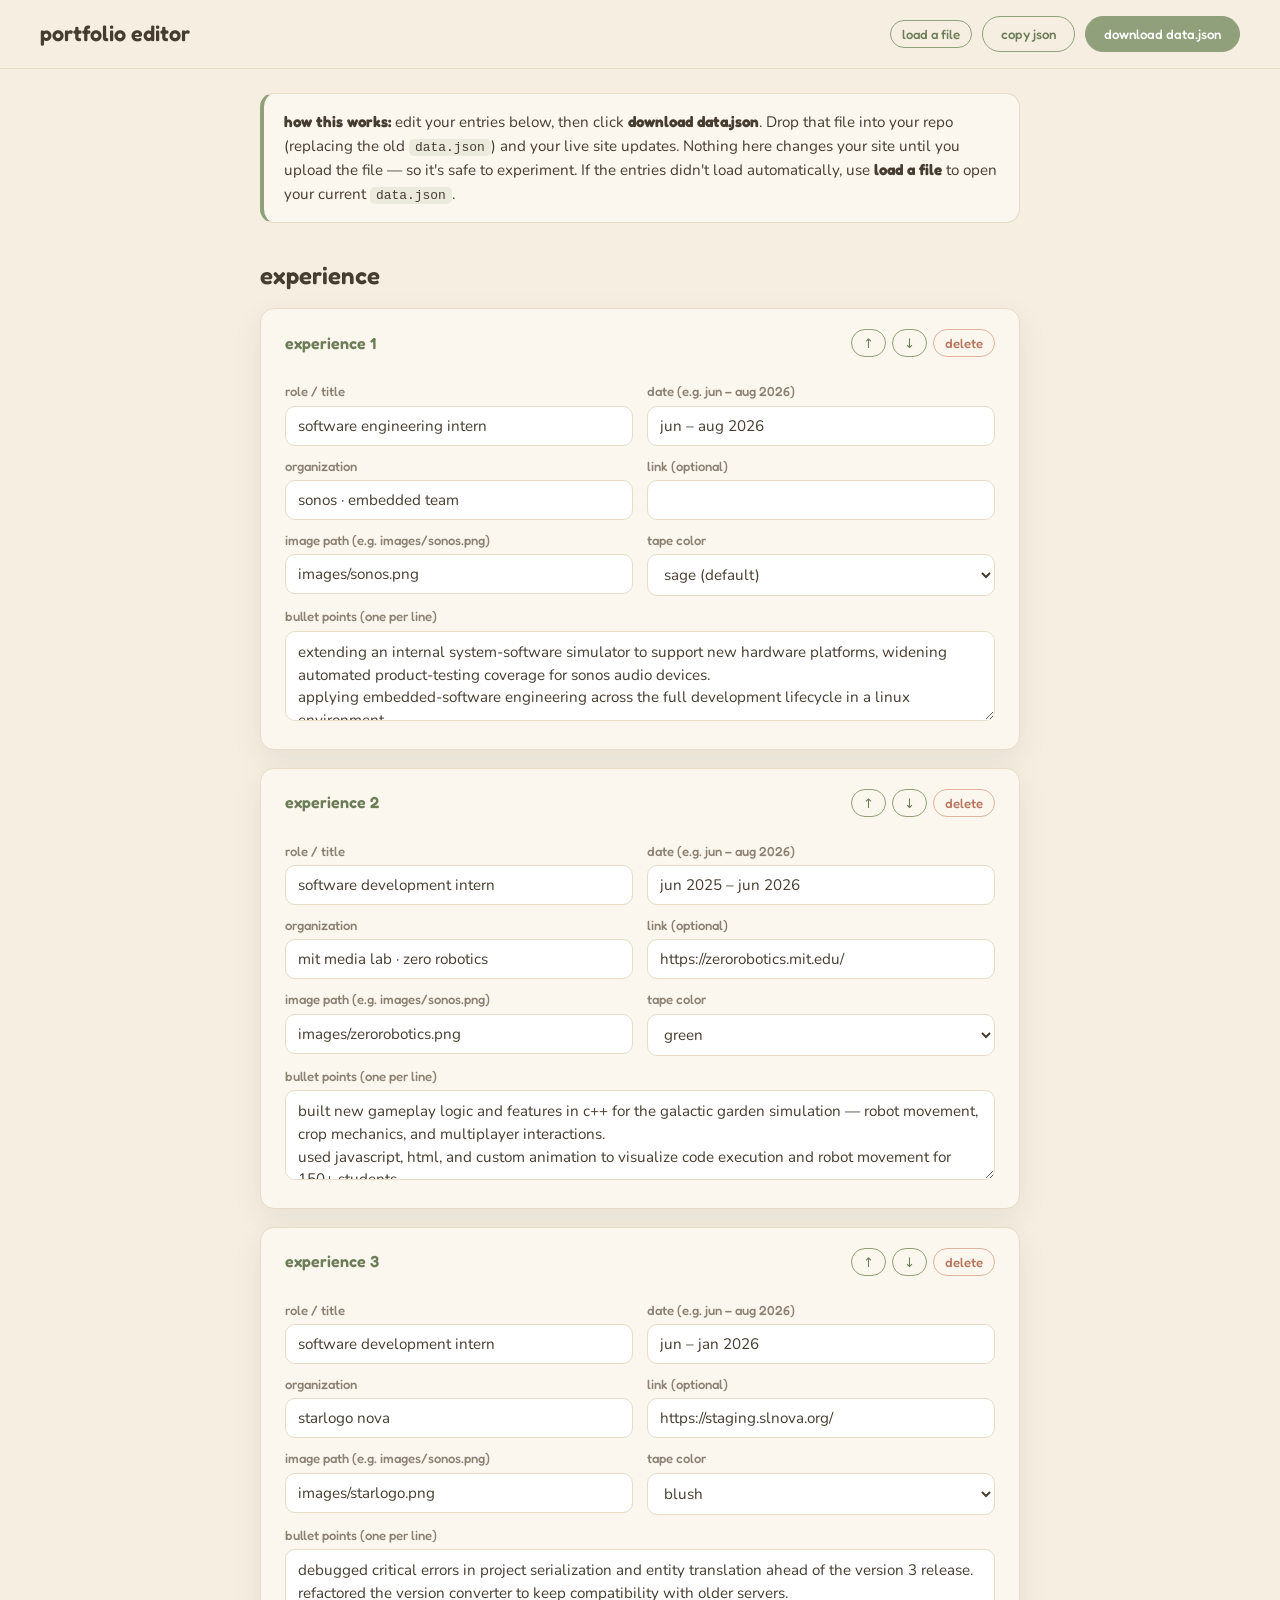
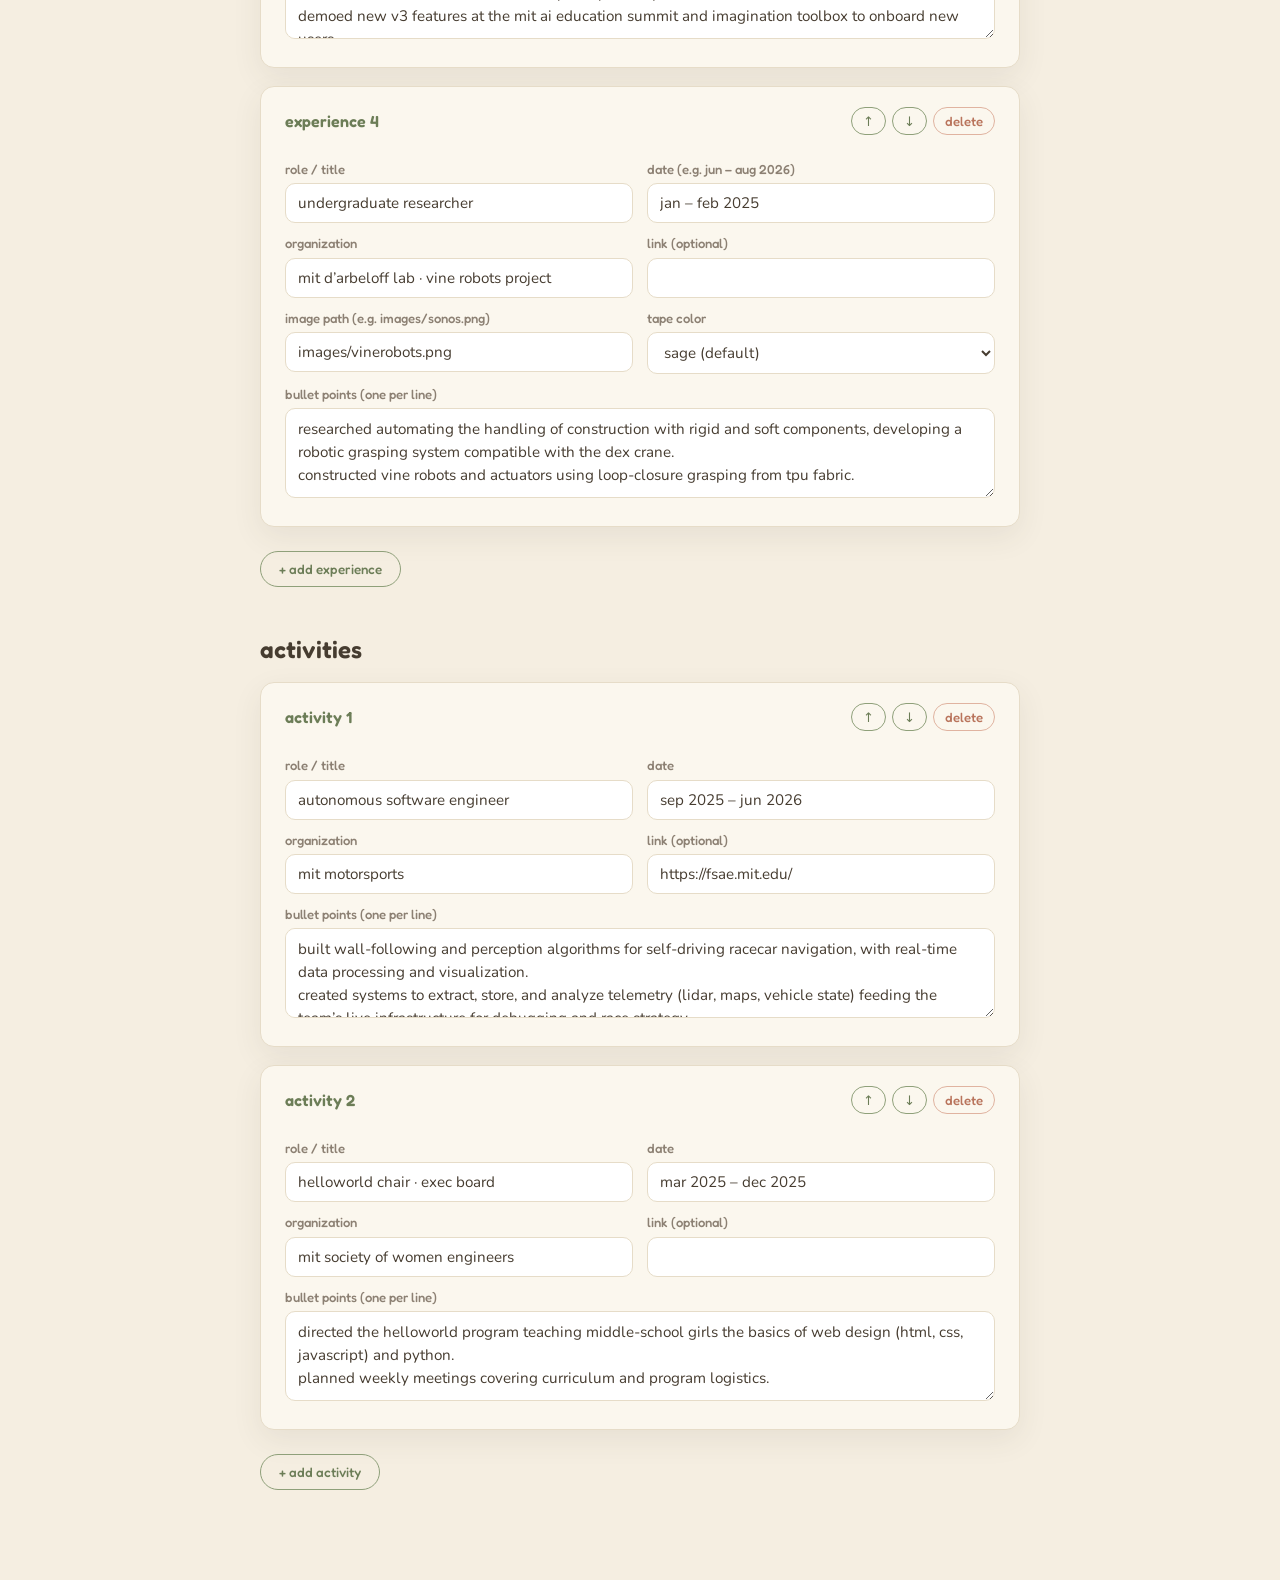
==== admin.html @ 271332e6 "Add files via upload adding admin page to edit experience easier" ====
<!DOCTYPE html>
<html lang="en">
<head>
  <meta charset="UTF-8" />
  <meta name="viewport" content="width=device-width, initial-scale=1.0" />
  <title>portfolio editor</title>
  <meta name="robots" content="noindex" />
  <link rel="preconnect" href="https://fonts.googleapis.com" />
  <link rel="preconnect" href="https://fonts.gstatic.com" crossorigin />
  <link href="https://fonts.googleapis.com/css2?family=Fredoka:wght@400;500;600;700&family=Nunito:wght@400;600;700&display=swap" rel="stylesheet" />
  <style>
    :root {
      --bg:#f5eee1; --surface:#fbf7ee; --ink:#463c30; --ink-soft:#8c8073;
      --accent:#8fa07a; --accent-dk:#6c7d57; --blush:#e0b3a0; --line:#e6dcc8;
      --display:"Fredoka",system-ui,sans-serif; --body:"Nunito",system-ui,sans-serif;
      --radius:14px; --shadow:0 10px 30px rgba(70,60,48,.08);
    }
    * { box-sizing:border-box; margin:0; padding:0; }
    body { font-family:var(--body); background:var(--bg); color:var(--ink); line-height:1.55; padding:0 0 80px; }
    h1,h2,h3 { font-family:var(--display); font-weight:600; }
    code { font-family:ui-monospace,Menlo,monospace; background:rgba(143,160,122,.15); padding:1px 6px; border-radius:5px; font-size:.85em; }

    .topbar {
      position:sticky; top:0; z-index:10;
      background:rgba(245,238,225,.92); backdrop-filter:blur(8px);
      border-bottom:1px solid var(--line);
      display:flex; flex-wrap:wrap; gap:12px; align-items:center; justify-content:space-between;
      padding:16px clamp(18px,4vw,40px);
    }
    .topbar h1 { font-size:1.35rem; }
    .topbar .actions { display:flex; flex-wrap:wrap; gap:10px; }

    .wrap { max-width:840px; margin:0 auto; padding:0 clamp(18px,4vw,40px); }
    .note { background:var(--surface); border:1px solid var(--line); border-left:4px solid var(--accent); border-radius:var(--radius); padding:16px 20px; margin:24px 0; font-size:.95rem; }
    .note strong { font-family:var(--display); }

    h2.section-title { font-size:1.5rem; margin:34px 0 14px; }

    .entry {
      background:var(--surface); border:1px solid var(--line); border-radius:var(--radius);
      box-shadow:var(--shadow); padding:20px clamp(16px,3vw,24px); margin-bottom:18px;
    }
    .entry__bar { display:flex; align-items:center; justify-content:space-between; gap:10px; margin-bottom:14px; }
    .entry__title { font-family:var(--display); font-weight:600; color:var(--accent-dk); }
    .entry__tools { display:flex; gap:6px; }

    label { display:block; font-family:var(--display); font-weight:500; font-size:.82rem; color:var(--ink-soft); margin:10px 0 4px; }
    input, textarea, select {
      width:100%; font-family:var(--body); font-size:.95rem; color:var(--ink);
      background:#fff; border:1px solid var(--line); border-radius:10px; padding:9px 12px;
    }
    input:focus, textarea:focus, select:focus { outline:2px solid var(--accent); outline-offset:1px; border-color:var(--accent); }
    textarea { resize:vertical; min-height:90px; line-height:1.5; }
    .row { display:grid; grid-template-columns:1fr 1fr; gap:14px; }
    @media (max-width:560px){ .row { grid-template-columns:1fr; } }

    button {
      font-family:var(--display); font-weight:500; cursor:pointer; border-radius:999px;
      padding:9px 18px; border:1.5px solid var(--accent); background:var(--accent); color:#fff;
      transition:transform .15s ease, background .15s ease, color .15s ease;
    }
    button:hover { transform:translateY(-1px); }
    button.ghost { background:transparent; color:var(--accent-dk); }
    button.ghost:hover { background:var(--accent); color:#fff; }
    button.tiny { padding:5px 11px; font-size:.82rem; }
    button.danger { border-color:var(--blush); background:transparent; color:#b9745c; }
    button.danger:hover { background:var(--blush); color:#5a3b2e; }
    .add-btn { margin:6px 0 10px; }

    .file-load { display:inline-flex; align-items:center; gap:8px; }
    input[type=file]{ width:auto; border:none; background:none; padding:0; font-size:.85rem; }
    .hidden { display:none; }
    .toast { position:fixed; bottom:24px; left:50%; transform:translateX(-50%); background:var(--ink); color:#fff; padding:10px 20px; border-radius:999px; font-family:var(--display); opacity:0; transition:opacity .25s ease; pointer-events:none; }
    .toast.show { opacity:1; }
  </style>
</head>
<body>

  <div class="topbar">
    <h1>portfolio editor</h1>
    <div class="actions">
      <span class="file-load ghost-wrap">
        <button class="ghost tiny" id="loadBtn" type="button">load a file</button>
        <input type="file" id="fileInput" accept=".json,application/json" class="hidden" />
      </span>
      <button class="ghost" id="copyBtn" type="button">copy json</button>
      <button id="downloadBtn" type="button">download data.json</button>
    </div>
  </div>

  <div class="wrap">
    <div class="note">
      <strong>how this works:</strong> edit your entries below, then click
      <strong>download data.json</strong>. Drop that file into your repo (replacing the old
      <code>data.json</code>) and your live site updates. Nothing here changes your site until
      you upload the file — so it's safe to experiment. If the entries didn't load automatically,
      use <strong>load a file</strong> to open your current <code>data.json</code>.
    </div>

    <h2 class="section-title">experience</h2>
    <div id="expEntries"></div>
    <button class="ghost add-btn" id="addExp" type="button">+ add experience</button>

    <h2 class="section-title">activities</h2>
    <div id="actEntries"></div>
    <button class="ghost add-btn" id="addAct" type="button">+ add activity</button>
  </div>

  <div class="toast" id="toast"></div>

  <script>
    // ---------- state ----------
    let state = { experience: [], activities: [] };

    const blankExp = () => ({ role:"", org:"", date:"", link:"", image:"", tape:"", bullets:[] });
    const blankAct = () => ({ role:"", org:"", date:"", link:"", bullets:[] });

    // ---------- rendering the editor ----------
    function field(labelText, value, onInput, type) {
      const wrap = document.createElement("div");
      const label = document.createElement("label");
      label.textContent = labelText;
      const input = document.createElement(type === "textarea" ? "textarea" : "input");
      input.value = value || "";
      input.addEventListener("input", () => onInput(input.value));
      wrap.append(label, input);
      return wrap;
    }

    function tapeField(value, onInput) {
      const wrap = document.createElement("div");
      const label = document.createElement("label");
      label.textContent = "tape color";
      const select = document.createElement("select");
      [["","sage (default)"],["green","green"],["blush","blush"]].forEach(([v,t]) => {
        const opt = document.createElement("option");
        opt.value = v; opt.textContent = t;
        if (v === (value||"")) opt.selected = true;
        select.appendChild(opt);
      });
      select.addEventListener("change", () => onInput(select.value));
      wrap.append(label, select);
      return wrap;
    }

    function toolbar(list, index, label) {
      const bar = document.createElement("div");
      bar.className = "entry__bar";
      const title = document.createElement("span");
      title.className = "entry__title";
      title.textContent = label + " " + (index + 1);
      const tools = document.createElement("div");
      tools.className = "entry__tools";

      const up = mkBtn("↑","tiny ghost", () => { move(list, index, -1); });
      const down = mkBtn("↓","tiny ghost", () => { move(list, index, 1); });
      const del = mkBtn("delete","tiny danger", () => {
        if (confirm("Delete this entry?")) { list.splice(index,1); render(); }
      });
      tools.append(up, down, del);
      bar.append(title, tools);
      return bar;
    }

    function mkBtn(text, cls, onClick) {
      const b = document.createElement("button");
      b.type = "button"; b.className = cls; b.textContent = text;
      b.addEventListener("click", onClick);
      return b;
    }

    function move(list, index, dir) {
      const j = index + dir;
      if (j < 0 || j >= list.length) return;
      [list[index], list[j]] = [list[j], list[index]];
      render();
    }

    function bulletsField(item) {
      return field("bullet points (one per line)", (item.bullets||[]).join("\n"),
        v => { item.bullets = v.split("\n").map(s => s.trim()).filter(Boolean); }, "textarea");
    }

    function renderExpEntry(item, i) {
      const box = document.createElement("div");
      box.className = "entry";
      box.appendChild(toolbar(state.experience, i, "experience"));

      const row1 = document.createElement("div"); row1.className = "row";
      row1.append(
        field("role / title", item.role, v => item.role = v),
        field("date (e.g. jun – aug 2026)", item.date, v => item.date = v)
      );
      const row2 = document.createElement("div"); row2.className = "row";
      row2.append(
        field("organization", item.org, v => item.org = v),
        field("link (optional)", item.link, v => item.link = v)
      );
      const row3 = document.createElement("div"); row3.className = "row";
      row3.append(
        field("image path (e.g. images/sonos.png)", item.image, v => item.image = v),
        tapeField(item.tape, v => item.tape = v)
      );
      box.append(row1, row2, row3, bulletsField(item));
      return box;
    }

    function renderActEntry(item, i) {
      const box = document.createElement("div");
      box.className = "entry";
      box.appendChild(toolbar(state.activities, i, "activity"));

      const row1 = document.createElement("div"); row1.className = "row";
      row1.append(
        field("role / title", item.role, v => item.role = v),
        field("date", item.date, v => item.date = v)
      );
      const row2 = document.createElement("div"); row2.className = "row";
      row2.append(
        field("organization", item.org, v => item.org = v),
        field("link (optional)", item.link, v => item.link = v)
      );
      box.append(row1, row2, bulletsField(item));
      return box;
    }

    function render() {
      const expBox = document.getElementById("expEntries");
      const actBox = document.getElementById("actEntries");
      expBox.innerHTML = ""; actBox.innerHTML = "";
      state.experience.forEach((it,i) => expBox.appendChild(renderExpEntry(it,i)));
      state.activities.forEach((it,i) => actBox.appendChild(renderActEntry(it,i)));
    }

    // ---------- load / save ----------
    function loadData(data) {
      state = {
        experience: Array.isArray(data.experience) ? data.experience : [],
        activities: Array.isArray(data.activities) ? data.activities : []
      };
      render();
    }

    function buildJSON() { return JSON.stringify(state, null, 2); }

    function toast(msg) {
      const t = document.getElementById("toast");
      t.textContent = msg; t.classList.add("show");
      setTimeout(() => t.classList.remove("show"), 1800);
    }

    document.getElementById("addExp").addEventListener("click", () => { state.experience.push(blankExp()); render(); });
    document.getElementById("addAct").addEventListener("click", () => { state.activities.push(blankAct()); render(); });

    document.getElementById("downloadBtn").addEventListener("click", () => {
      const blob = new Blob([buildJSON()], { type:"application/json" });
      const url = URL.createObjectURL(blob);
      const a = document.createElement("a");
      a.href = url; a.download = "data.json"; a.click();
      URL.revokeObjectURL(url);
      toast("downloaded data.json");
    });

    document.getElementById("copyBtn").addEventListener("click", async () => {
      try { await navigator.clipboard.writeText(buildJSON()); toast("copied to clipboard"); }
      catch { toast("couldn't copy — use download instead"); }
    });

    document.getElementById("loadBtn").addEventListener("click", () => document.getElementById("fileInput").click());
    document.getElementById("fileInput").addEventListener("change", (e) => {
      const file = e.target.files[0];
      if (!file) return;
      const reader = new FileReader();
      reader.onload = () => {
        try { loadData(JSON.parse(reader.result)); toast("loaded"); }
        catch { alert("That file isn't valid JSON."); }
      };
      reader.readAsText(file);
    });

    // try to auto-load the live data.json (works when served from a web address)
    fetch("data.json")
      .then(r => r.ok ? r.json() : Promise.reject())
      .then(loadData)
      .catch(() => { /* not served over http, or no file — start empty, user can load a file */ render(); });
  </script>
</body>
</html>
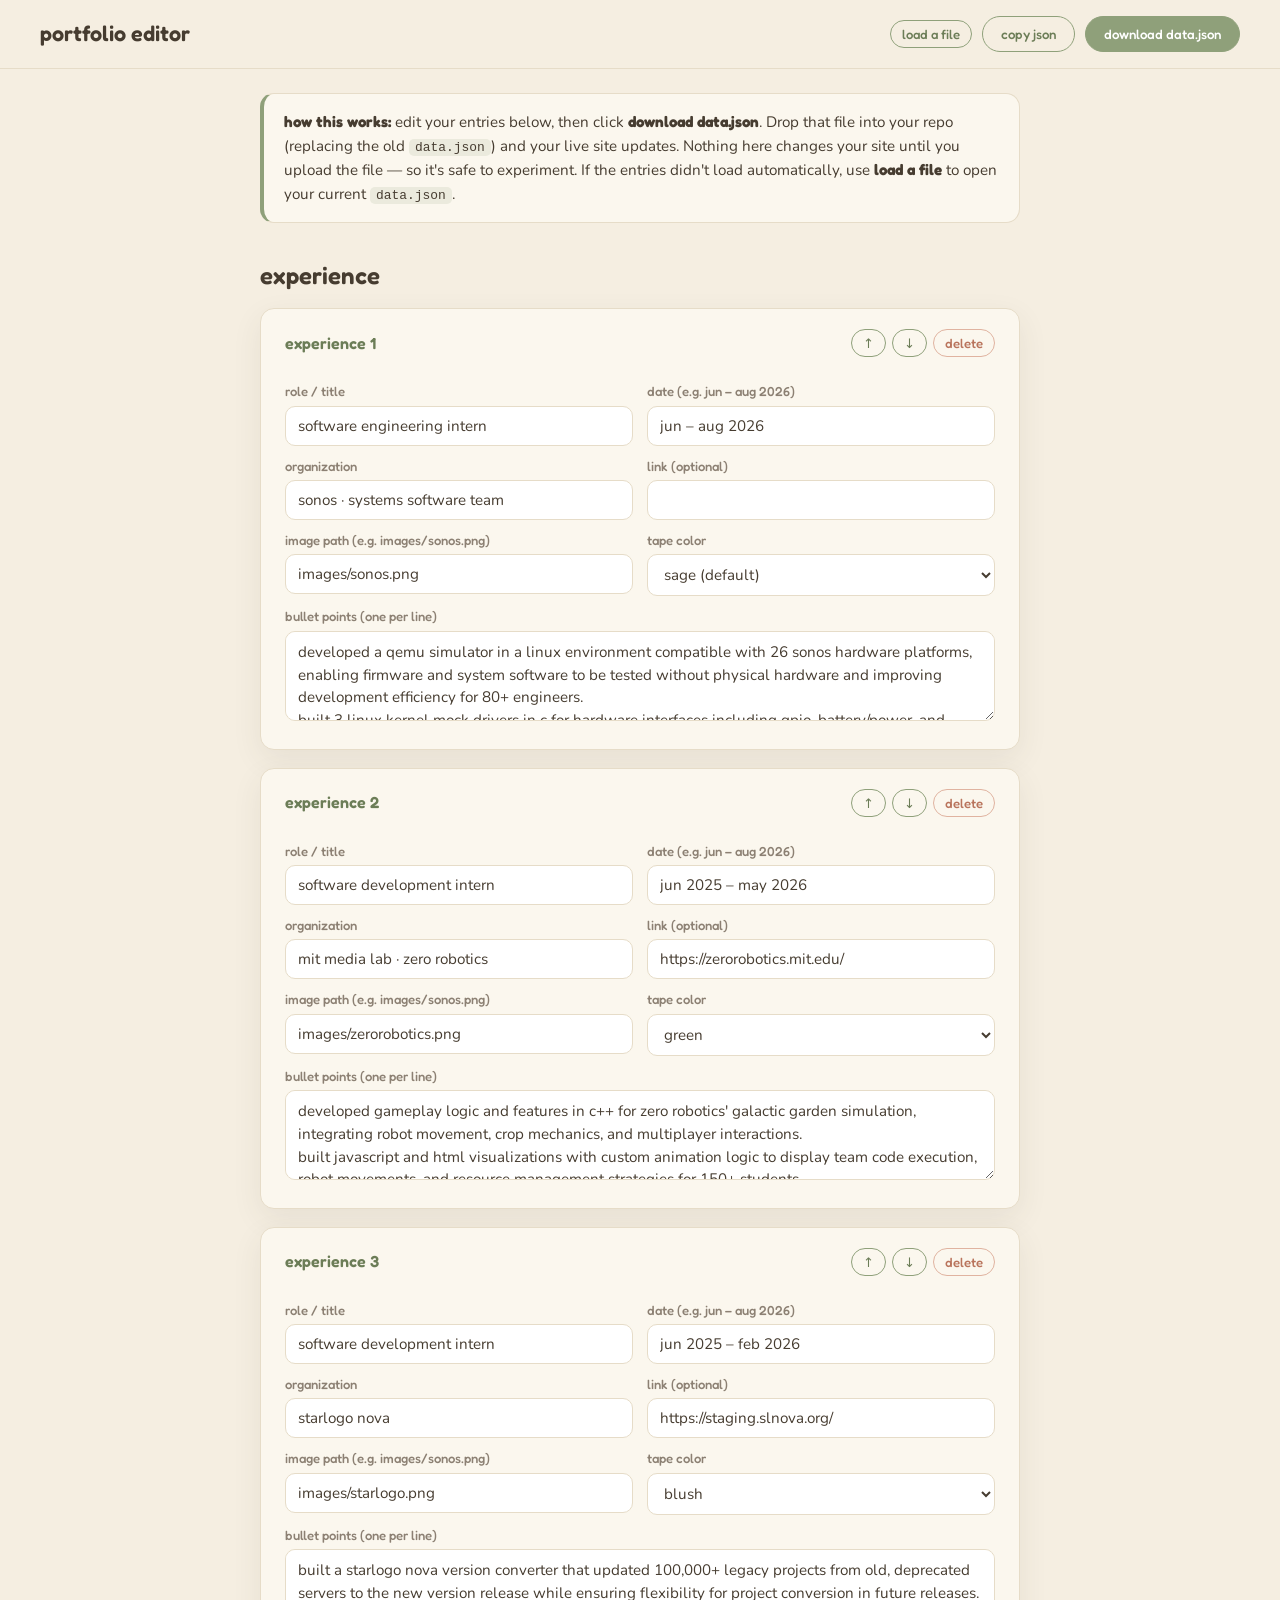
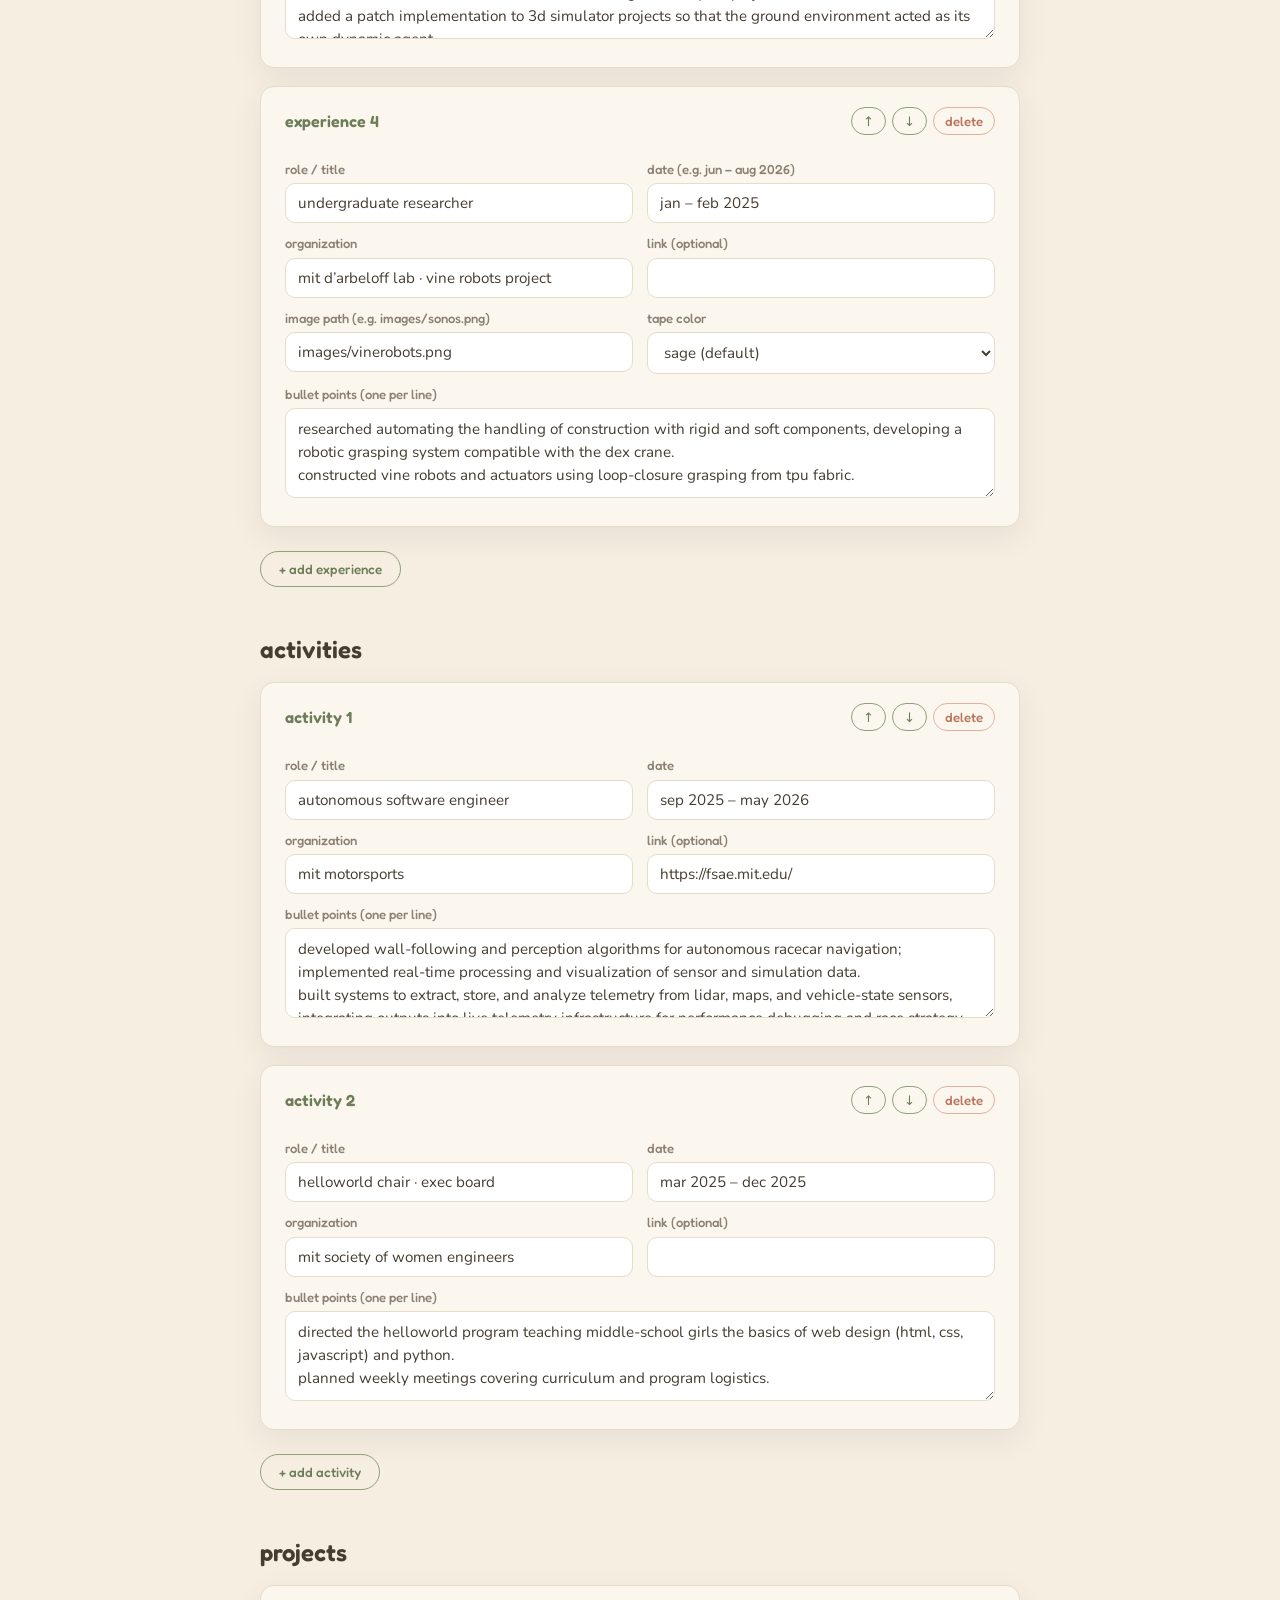
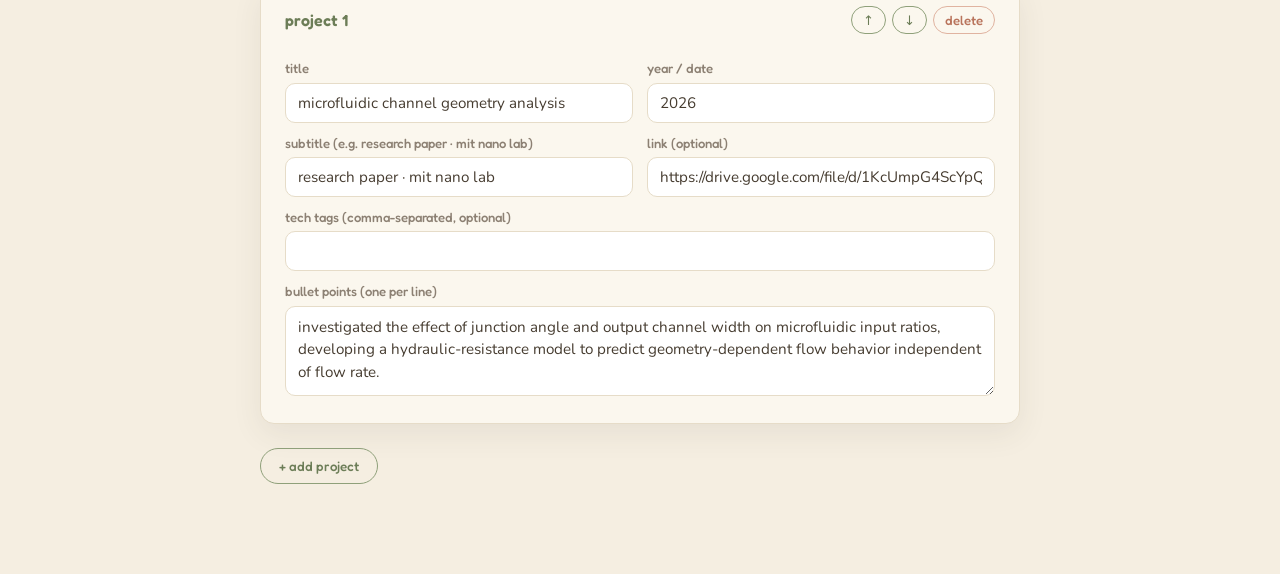
==== commit d2b35131: "updating experiences and adding projects section" ====
--- a/admin.html
+++ b/admin.html
@@ -79,7 +79,7 @@
   <div class="topbar">
     <h1>portfolio editor</h1>
     <div class="actions">
-      <span class="file-load ghost-wrap">
+      <span class="file-load">
         <button class="ghost tiny" id="loadBtn" type="button">load a file</button>
         <input type="file" id="fileInput" accept=".json,application/json" class="hidden" />
       </span>
@@ -93,7 +93,7 @@
       <strong>how this works:</strong> edit your entries below, then click
       <strong>download data.json</strong>. Drop that file into your repo (replacing the old
       <code>data.json</code>) and your live site updates. Nothing here changes your site until
-      you upload the file — so it's safe to experiment. If the entries didn't load automatically,
+      you upload the file &mdash; so it's safe to experiment. If the entries didn't load automatically,
       use <strong>load a file</strong> to open your current <code>data.json</code>.
     </div>
 
@@ -104,18 +104,23 @@
     <h2 class="section-title">activities</h2>
     <div id="actEntries"></div>
     <button class="ghost add-btn" id="addAct" type="button">+ add activity</button>
+
+    <h2 class="section-title">projects</h2>
+    <div id="projEntries"></div>
+    <button class="ghost add-btn" id="addProj" type="button">+ add project</button>
   </div>
 
   <div class="toast" id="toast"></div>
 
   <script>
     // ---------- state ----------
-    let state = { experience: [], activities: [] };
-
-    const blankExp = () => ({ role:"", org:"", date:"", link:"", image:"", tape:"", bullets:[] });
-    const blankAct = () => ({ role:"", org:"", date:"", link:"", bullets:[] });
-
-    // ---------- rendering the editor ----------
+    let state = { experience: [], activities: [], projects: [] };
+
+    const blankExp  = () => ({ role:"", org:"", date:"", link:"", image:"", tape:"", bullets:[] });
+    const blankAct  = () => ({ role:"", org:"", date:"", link:"", bullets:[] });
+    const blankProj = () => ({ title:"", subtitle:"", date:"", link:"", tags:[], bullets:[] });
+
+    // ---------- small builders ----------
     function field(labelText, value, onInput, type) {
       const wrap = document.createElement("div");
       const label = document.createElement("label");
@@ -143,6 +148,25 @@
       return wrap;
     }
 
+    function bulletsField(item) {
+      return field("bullet points (one per line)", (item.bullets||[]).join("\n"),
+        v => { item.bullets = v.split("\n").map(s => s.trim()).filter(Boolean); }, "textarea");
+    }
+
+    function mkBtn(text, cls, onClick) {
+      const b = document.createElement("button");
+      b.type = "button"; b.className = cls; b.textContent = text;
+      b.addEventListener("click", onClick);
+      return b;
+    }
+
+    function move(list, index, dir) {
+      const j = index + dir;
+      if (j < 0 || j >= list.length) return;
+      [list[index], list[j]] = [list[j], list[index]];
+      render();
+    }
+
     function toolbar(list, index, label) {
       const bar = document.createElement("div");
       bar.className = "entry__bar";
@@ -151,57 +175,32 @@
       title.textContent = label + " " + (index + 1);
       const tools = document.createElement("div");
       tools.className = "entry__tools";
-
-      const up = mkBtn("↑","tiny ghost", () => { move(list, index, -1); });
-      const down = mkBtn("↓","tiny ghost", () => { move(list, index, 1); });
-      const del = mkBtn("delete","tiny danger", () => {
-        if (confirm("Delete this entry?")) { list.splice(index,1); render(); }
-      });
-      tools.append(up, down, del);
+      tools.append(
+        mkBtn("\u2191","tiny ghost", () => move(list, index, -1)),
+        mkBtn("\u2193","tiny ghost", () => move(list, index, 1)),
+        mkBtn("delete","tiny danger", () => {
+          if (confirm("Delete this entry?")) { list.splice(index,1); render(); }
+        })
+      );
       bar.append(title, tools);
       return bar;
     }
 
-    function mkBtn(text, cls, onClick) {
-      const b = document.createElement("button");
-      b.type = "button"; b.className = cls; b.textContent = text;
-      b.addEventListener("click", onClick);
-      return b;
-    }
-
-    function move(list, index, dir) {
-      const j = index + dir;
-      if (j < 0 || j >= list.length) return;
-      [list[index], list[j]] = [list[j], list[index]];
-      render();
-    }
-
-    function bulletsField(item) {
-      return field("bullet points (one per line)", (item.bullets||[]).join("\n"),
-        v => { item.bullets = v.split("\n").map(s => s.trim()).filter(Boolean); }, "textarea");
-    }
-
+    // ---------- entry cards ----------
     function renderExpEntry(item, i) {
       const box = document.createElement("div");
       box.className = "entry";
       box.appendChild(toolbar(state.experience, i, "experience"));
-
-      const row1 = document.createElement("div"); row1.className = "row";
-      row1.append(
-        field("role / title", item.role, v => item.role = v),
-        field("date (e.g. jun – aug 2026)", item.date, v => item.date = v)
-      );
-      const row2 = document.createElement("div"); row2.className = "row";
-      row2.append(
-        field("organization", item.org, v => item.org = v),
-        field("link (optional)", item.link, v => item.link = v)
-      );
-      const row3 = document.createElement("div"); row3.className = "row";
-      row3.append(
-        field("image path (e.g. images/sonos.png)", item.image, v => item.image = v),
-        tapeField(item.tape, v => item.tape = v)
-      );
-      box.append(row1, row2, row3, bulletsField(item));
+      const r1 = document.createElement("div"); r1.className = "row";
+      r1.append(field("role / title", item.role, v => item.role = v),
+                field("date (e.g. jun \u2013 aug 2026)", item.date, v => item.date = v));
+      const r2 = document.createElement("div"); r2.className = "row";
+      r2.append(field("organization", item.org, v => item.org = v),
+                field("link (optional)", item.link, v => item.link = v));
+      const r3 = document.createElement("div"); r3.className = "row";
+      r3.append(field("image path (e.g. images/sonos.png)", item.image, v => item.image = v),
+                tapeField(item.tape, v => item.tape = v));
+      box.append(r1, r2, r3, bulletsField(item));
       return box;
     }
 
@@ -209,34 +208,53 @@
       const box = document.createElement("div");
       box.className = "entry";
       box.appendChild(toolbar(state.activities, i, "activity"));
-
-      const row1 = document.createElement("div"); row1.className = "row";
-      row1.append(
-        field("role / title", item.role, v => item.role = v),
-        field("date", item.date, v => item.date = v)
-      );
-      const row2 = document.createElement("div"); row2.className = "row";
-      row2.append(
-        field("organization", item.org, v => item.org = v),
-        field("link (optional)", item.link, v => item.link = v)
-      );
-      box.append(row1, row2, bulletsField(item));
+      const r1 = document.createElement("div"); r1.className = "row";
+      r1.append(field("role / title", item.role, v => item.role = v),
+                field("date", item.date, v => item.date = v));
+      const r2 = document.createElement("div"); r2.className = "row";
+      r2.append(field("organization", item.org, v => item.org = v),
+                field("link (optional)", item.link, v => item.link = v));
+      box.append(r1, r2, bulletsField(item));
       return box;
     }
 
+    function renderProjEntry(item, i) {
+      const box = document.createElement("div");
+      box.className = "entry";
+      box.appendChild(toolbar(state.projects, i, "project"));
+      const r1 = document.createElement("div"); r1.className = "row";
+      r1.append(field("title", item.title, v => item.title = v),
+                field("year / date", item.date, v => item.date = v));
+      const r2 = document.createElement("div"); r2.className = "row";
+      r2.append(field("subtitle (e.g. research paper \u00b7 mit nano lab)", item.subtitle, v => item.subtitle = v),
+                field("link (optional)", item.link, v => item.link = v));
+      box.append(r1, r2,
+        field("tech tags (comma-separated, optional)", (item.tags||[]).join(", "),
+          v => { item.tags = v.split(",").map(s => s.trim()).filter(Boolean); }),
+        bulletsField(item));
+      return box;
+    }
+
     function render() {
-      const expBox = document.getElementById("expEntries");
-      const actBox = document.getElementById("actEntries");
-      expBox.innerHTML = ""; actBox.innerHTML = "";
-      state.experience.forEach((it,i) => expBox.appendChild(renderExpEntry(it,i)));
-      state.activities.forEach((it,i) => actBox.appendChild(renderActEntry(it,i)));
+      const boxes = {
+        expEntries: [state.experience, renderExpEntry],
+        actEntries: [state.activities, renderActEntry],
+        projEntries: [state.projects, renderProjEntry]
+      };
+      Object.keys(boxes).forEach(id => {
+        const container = document.getElementById(id);
+        const [list, fn] = boxes[id];
+        container.innerHTML = "";
+        list.forEach((it, i) => container.appendChild(fn(it, i)));
+      });
     }
 
     // ---------- load / save ----------
     function loadData(data) {
       state = {
         experience: Array.isArray(data.experience) ? data.experience : [],
-        activities: Array.isArray(data.activities) ? data.activities : []
+        activities: Array.isArray(data.activities) ? data.activities : [],
+        projects:   Array.isArray(data.projects)   ? data.projects   : []
       };
       render();
     }
@@ -251,6 +269,7 @@
 
     document.getElementById("addExp").addEventListener("click", () => { state.experience.push(blankExp()); render(); });
     document.getElementById("addAct").addEventListener("click", () => { state.activities.push(blankAct()); render(); });
+    document.getElementById("addProj").addEventListener("click", () => { state.projects.push(blankProj()); render(); });
 
     document.getElementById("downloadBtn").addEventListener("click", () => {
       const blob = new Blob([buildJSON()], { type:"application/json" });
@@ -263,7 +282,7 @@
 
     document.getElementById("copyBtn").addEventListener("click", async () => {
       try { await navigator.clipboard.writeText(buildJSON()); toast("copied to clipboard"); }
-      catch { toast("couldn't copy — use download instead"); }
+      catch { toast("couldn't copy \u2014 use download instead"); }
     });
 
     document.getElementById("loadBtn").addEventListener("click", () => document.getElementById("fileInput").click());
@@ -278,11 +297,11 @@
       reader.readAsText(file);
     });
 
-    // try to auto-load the live data.json (works when served from a web address)
+    // auto-load the live data.json (works when served from a web address)
     fetch("data.json")
       .then(r => r.ok ? r.json() : Promise.reject())
       .then(loadData)
-      .catch(() => { /* not served over http, or no file — start empty, user can load a file */ render(); });
+      .catch(() => { render(); });
   </script>
 </body>
-</html>
+</html>
